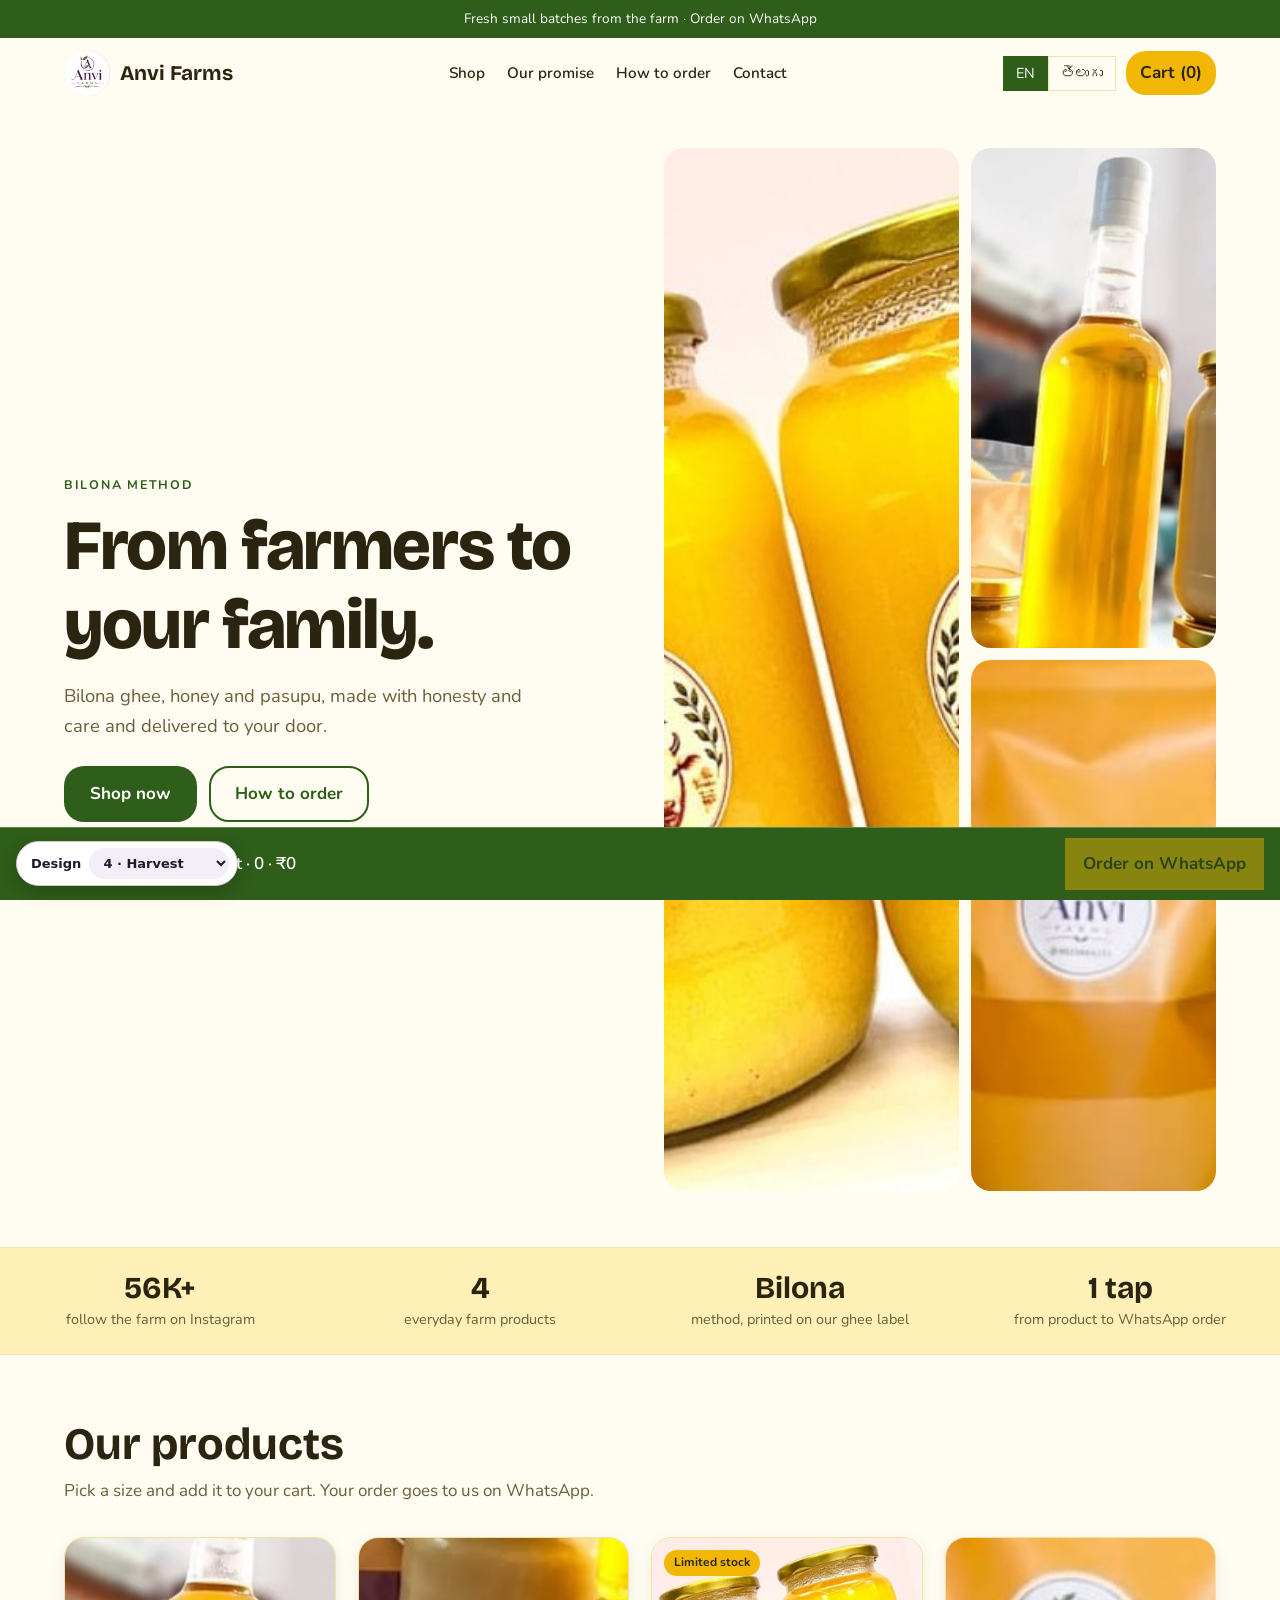
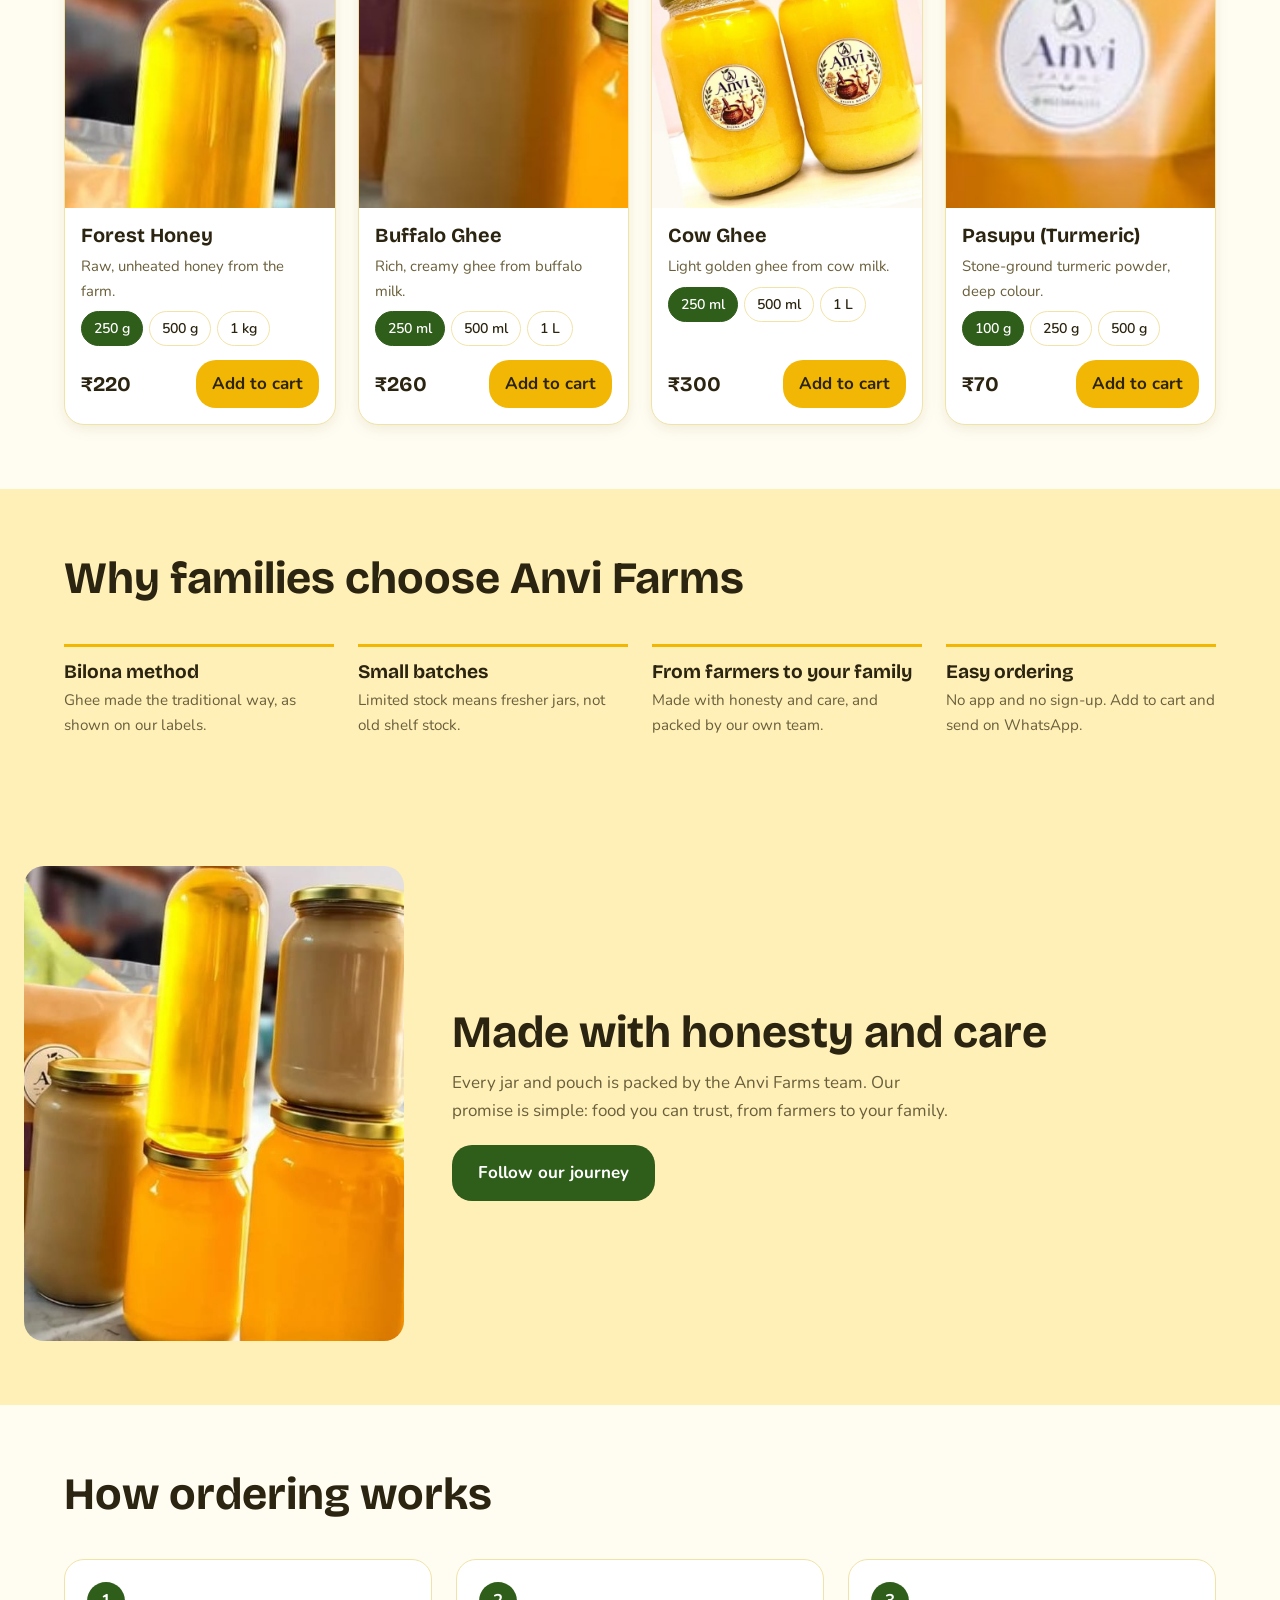
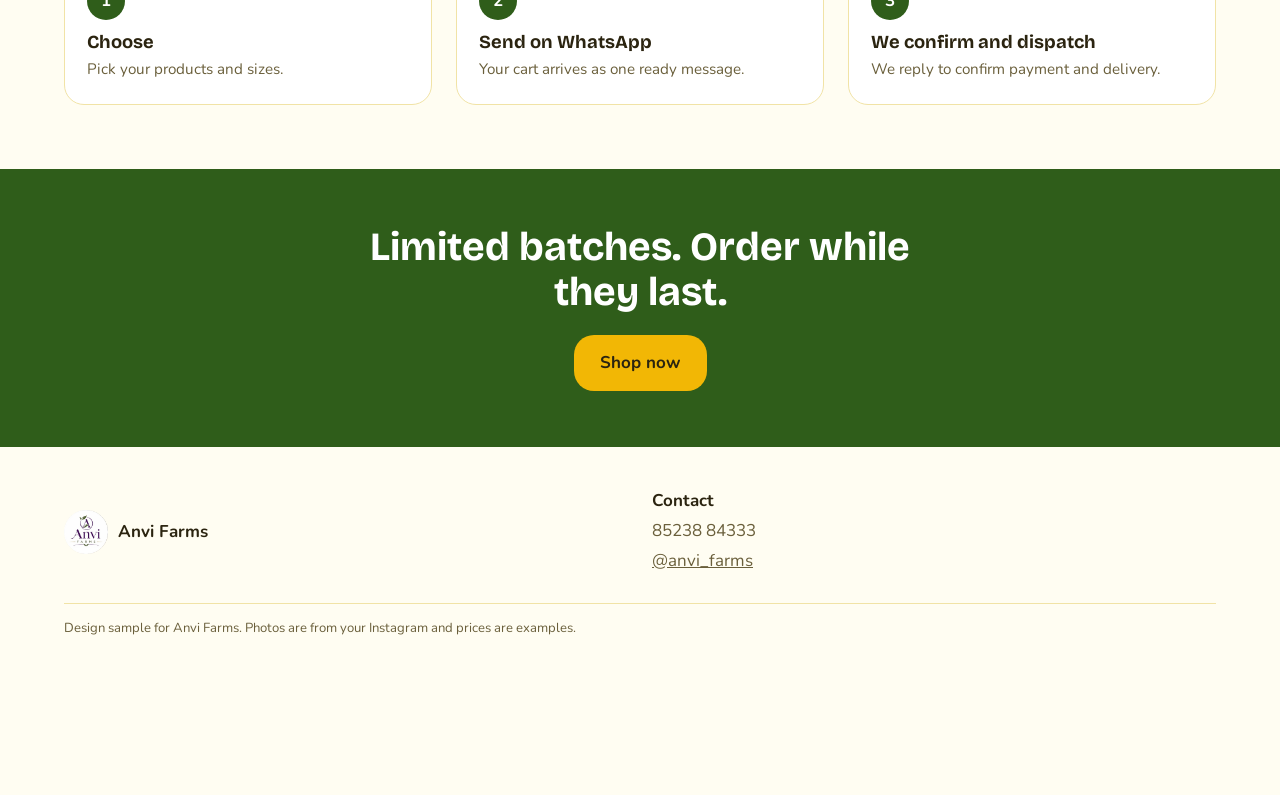
==== harvest.html @ 8975ae97 "Anvi Farms sample homepages" ====
<!doctype html>
<html lang="en"><head><meta charset="utf-8"><meta name="viewport" content="width=device-width,initial-scale=1">
<title>Anvi Farms · Design 4 · Harvest</title>
<link rel="stylesheet" href="https://fonts.googleapis.com/css2?family=Bricolage+Grotesque:wght@500;700;800&family=Nunito:wght@400;600;700&family=Noto+Sans+Telugu:wght@400;600;700&display=swap">
<link rel="stylesheet" href="home.css">
<style>body{--bg:#FFFDF2;--bg2:#FFF0B8;--ink:#2B2410;--mut:#6A5F3B;--line:#F1E3A6;--brand:#2F5D1A;--brand-fg:#fff;--accent:#F2B705;--accent-fg:#2B2410;--accent2:#2F5D1A;--leaf:#2F5D1A;--hc:#2B2410;--card:#fff;--r:20px;--shadow:0 14px 30px rgba(120,90,0,.2);--shadow2:0 4px 14px rgba(120,90,0,.1);--cart-bg:#2F5D1A;--cart-fg:#fff;--cart-line:#5f8c47;--cart-btn:#F2B705;--cart-btn-fg:#2B2410;--fh0:"Bricolage Grotesque",sans-serif;--fb0:Nunito,sans-serif;--fh:var(--fh0);--fb:var(--fb0)}.hero{grid-template-columns:1fr 1fr}.hero h1{font-weight:800;letter-spacing:-.02em}.sz{font-weight:600}</style></head>
<body><div id="app"></div><div id="cart"></div>
<script src="shared.js"></script><script src="home.js"></script>
<script>AF.home({variant:"trio",img:""});</script></body></html>
---- home.css ----
/* Shared layout for the full homepages. Each design sets the tokens on body. */
*{box-sizing:border-box}html{scroll-behavior:smooth}
body{margin:0;background:var(--bg);color:var(--ink);font:17px/1.65 var(--fb);padding-bottom:130px}
body.te{--fh:"Noto Sans Telugu",var(--fh0);--fb:"Noto Sans Telugu",var(--fb0)}
img{max-width:100%;display:block}a{color:inherit}
h1,h2,h3{font-family:var(--fh);margin:0;line-height:1.12;color:var(--hc)}
.announce{background:var(--brand);color:var(--brand-fg);text-align:center;font-size:.85rem;padding:8px 16px}
.nav{display:flex;align-items:center;justify-content:space-between;gap:16px;padding:12px 24px;max-width:1200px;margin:0 auto;flex-wrap:wrap}
.brand{display:flex;align-items:center;gap:10px;text-decoration:none;font:700 1.3rem var(--fh);color:var(--hc)}.brand img{width:46px;height:46px}
.nav nav{display:flex;gap:22px;flex-wrap:wrap}.nav nav a{text-decoration:none;font-weight:600;font-size:.95rem;color:var(--ink)}.nav nav a:hover{color:var(--accent2)}
.navr{display:flex;gap:10px;align-items:center}
.lang button{border:1px solid var(--line);background:transparent;color:var(--ink);padding:5px 12px;cursor:pointer;font:inherit;font-size:.9rem}.lang button.on{background:var(--brand);color:var(--brand-fg);border-color:var(--brand)}
.navcart{border:0;background:var(--accent);color:var(--accent-fg);padding:8px 14px;font:inherit;font-weight:700;cursor:pointer;border-radius:var(--r)}
.hero{max-width:1200px;margin:0 auto;padding:40px 24px 56px;display:grid;grid-template-columns:1.05fr 1fr;gap:48px;align-items:center}
.eyebrow{display:inline-block;color:var(--accent2);text-transform:uppercase;letter-spacing:.14em;font-size:.78rem;font-weight:700;margin-bottom:12px}
.hero h1{font-size:clamp(2.4rem,5.6vw,4.4rem);margin-bottom:16px}
.hero p{color:var(--mut);font-size:1.15rem;max-width:44ch;margin:0 0 24px}
.ctas{display:flex;gap:12px;flex-wrap:wrap}
.btn1{display:inline-block;background:var(--brand);color:var(--brand-fg);padding:14px 26px;text-decoration:none;font-weight:700;border-radius:var(--r)}
.btn2{display:inline-block;border:2px solid var(--brand);color:var(--brand);padding:12px 24px;text-decoration:none;font-weight:700;border-radius:var(--r)}
.chips{display:flex;flex-wrap:wrap;gap:8px 22px;margin-top:24px;color:var(--leaf);font-weight:600;font-size:.92rem}
.heroimg img{width:100%;aspect-ratio:1/1;object-fit:cover;border-radius:var(--r);box-shadow:var(--shadow)}
.trio{display:grid;grid-template-columns:1.2fr 1fr;grid-template-rows:1fr 1fr;gap:12px;aspect-ratio:1}
.trio img{width:100%;height:100%;object-fit:cover;border-radius:var(--r)}.trio img:first-child{grid-row:span 2}
.stats{background:var(--bg2);border-block:1px solid var(--line)}
.stats{display:grid;grid-template-columns:repeat(auto-fit,minmax(200px,1fr));max-width:100%}
.stats div{padding:22px 24px;display:flex;flex-direction:column;gap:2px;text-align:center}
.stats b{font:700 1.9rem var(--fh);color:var(--hc)}.stats span{color:var(--mut);font-size:.9rem}
.sec{max-width:1200px;margin:0 auto;padding:64px 24px;display:flex;flex-direction:column;gap:32px}
.sec.alt{max-width:none;background:var(--bg2)}.sec.alt>*{max-width:1152px;width:100%;margin-inline:auto}
.head h2{font-size:clamp(1.8rem,4vw,2.8rem);margin-bottom:8px}.head p{margin:0;color:var(--mut);max-width:56ch}
.grid{display:grid;grid-template-columns:repeat(auto-fill,minmax(250px,1fr));gap:22px}
.card{background:var(--card);border:1px solid var(--line);border-radius:var(--r);overflow:hidden;display:flex;flex-direction:column;box-shadow:var(--shadow2)}
.ph{position:relative}.ph img{width:100%;aspect-ratio:1;object-fit:cover;background:var(--bg2)}
.lim{position:absolute;top:12px;left:12px;background:var(--accent);color:var(--accent-fg);font-size:.75rem;font-weight:700;padding:3px 10px;border-radius:99px}
.cb{padding:16px;display:flex;flex-direction:column;gap:8px;flex:1}.cb h3{font-size:1.25rem}.cb p{margin:0;color:var(--mut);font-size:.93rem}
.sizes{display:flex;gap:6px;flex-wrap:wrap}.sz{border:1px solid var(--line);background:var(--card);color:var(--ink);padding:5px 12px;cursor:pointer;font:inherit;font-size:.88rem;border-radius:99px}.sz.on{background:var(--brand);color:var(--brand-fg);border-color:var(--brand)}
.buy{display:flex;justify-content:space-between;align-items:center;margin-top:auto;padding-top:6px}.pr{font:700 1.3rem var(--fh);color:var(--hc)}
.add{background:var(--accent);color:var(--accent-fg);border:0;padding:10px 16px;font:inherit;font-weight:700;cursor:pointer;border-radius:var(--r)}
.why{display:grid;grid-template-columns:repeat(auto-fit,minmax(220px,1fr));gap:24px}.why div{border-top:3px solid var(--accent);padding-top:14px}.why h3{font-size:1.2rem;margin-bottom:6px}.why p{margin:0;color:var(--mut);font-size:.95rem}
.reels{display:grid;grid-template-columns:repeat(auto-fit,minmax(230px,1fr));gap:18px}
.reel{position:relative;display:block;aspect-ratio:3/4;overflow:hidden;border-radius:var(--r);text-decoration:none;color:#fff}.reel img{width:100%;height:100%;object-fit:cover;transition:transform .4s}.reel:hover img{transform:scale(1.04)}
.reel::after{content:"";position:absolute;inset:0;background:linear-gradient(transparent 45%,rgba(0,0,0,.72))}
.play{position:absolute;top:14px;right:14px;z-index:2;width:42px;height:42px;border-radius:50%;background:rgba(255,255,255,.9);color:#222;display:grid;place-items:center;font-size:.9rem}
.cap{position:absolute;left:16px;right:16px;bottom:14px;z-index:2;font-weight:700;display:flex;flex-direction:column}.cap small{font-weight:400;opacity:.85}
.story{display:grid!important;grid-template-columns:minmax(0,380px) 1fr;gap:48px;align-items:center}.story>*{max-width:none!important;margin:0!important}
.story img{width:100%;aspect-ratio:4/5;object-fit:cover;object-position:top;border-radius:var(--r)}.story h2{font-size:clamp(1.8rem,4vw,2.8rem);margin-bottom:12px}.story p{color:var(--mut);max-width:50ch;margin:0 0 20px}
.how{list-style:none;margin:0;padding:0;display:grid;grid-template-columns:repeat(auto-fit,minmax(220px,1fr));gap:24px;counter-reset:s}
.how li{counter-increment:s;background:var(--card);border:1px solid var(--line);border-radius:var(--r);padding:22px}.how li::before{content:counter(s);display:grid;place-items:center;width:38px;height:38px;border-radius:50%;background:var(--brand);color:var(--brand-fg);font-weight:700;margin-bottom:12px}.how h3{font-size:1.15rem;margin-bottom:4px}.how p{margin:0;color:var(--mut);font-size:.95rem}
.band{background:var(--brand);color:var(--brand-fg);text-align:center;padding:56px 24px;display:flex;flex-direction:column;gap:20px;align-items:center}.band h2{color:var(--brand-fg);font-size:clamp(1.6rem,4vw,2.5rem);max-width:22ch}.band .btn1{background:var(--accent);color:var(--accent-fg)}
footer{max-width:1200px;margin:0 auto;padding:40px 24px 24px;display:grid;grid-template-columns:1fr 1fr;gap:24px}footer p{margin:2px 0;color:var(--mut)}footer .fbrand{display:flex;align-items:center;gap:10px}footer .fbrand img{width:44px;height:44px}footer .fine{grid-column:1/-1;font-size:.82rem;border-top:1px solid var(--line);padding-top:14px}
@media(max-width:820px){.hero,.story{grid-template-columns:1fr}.hero{gap:28px;padding-top:24px}.nav nav{display:none}}
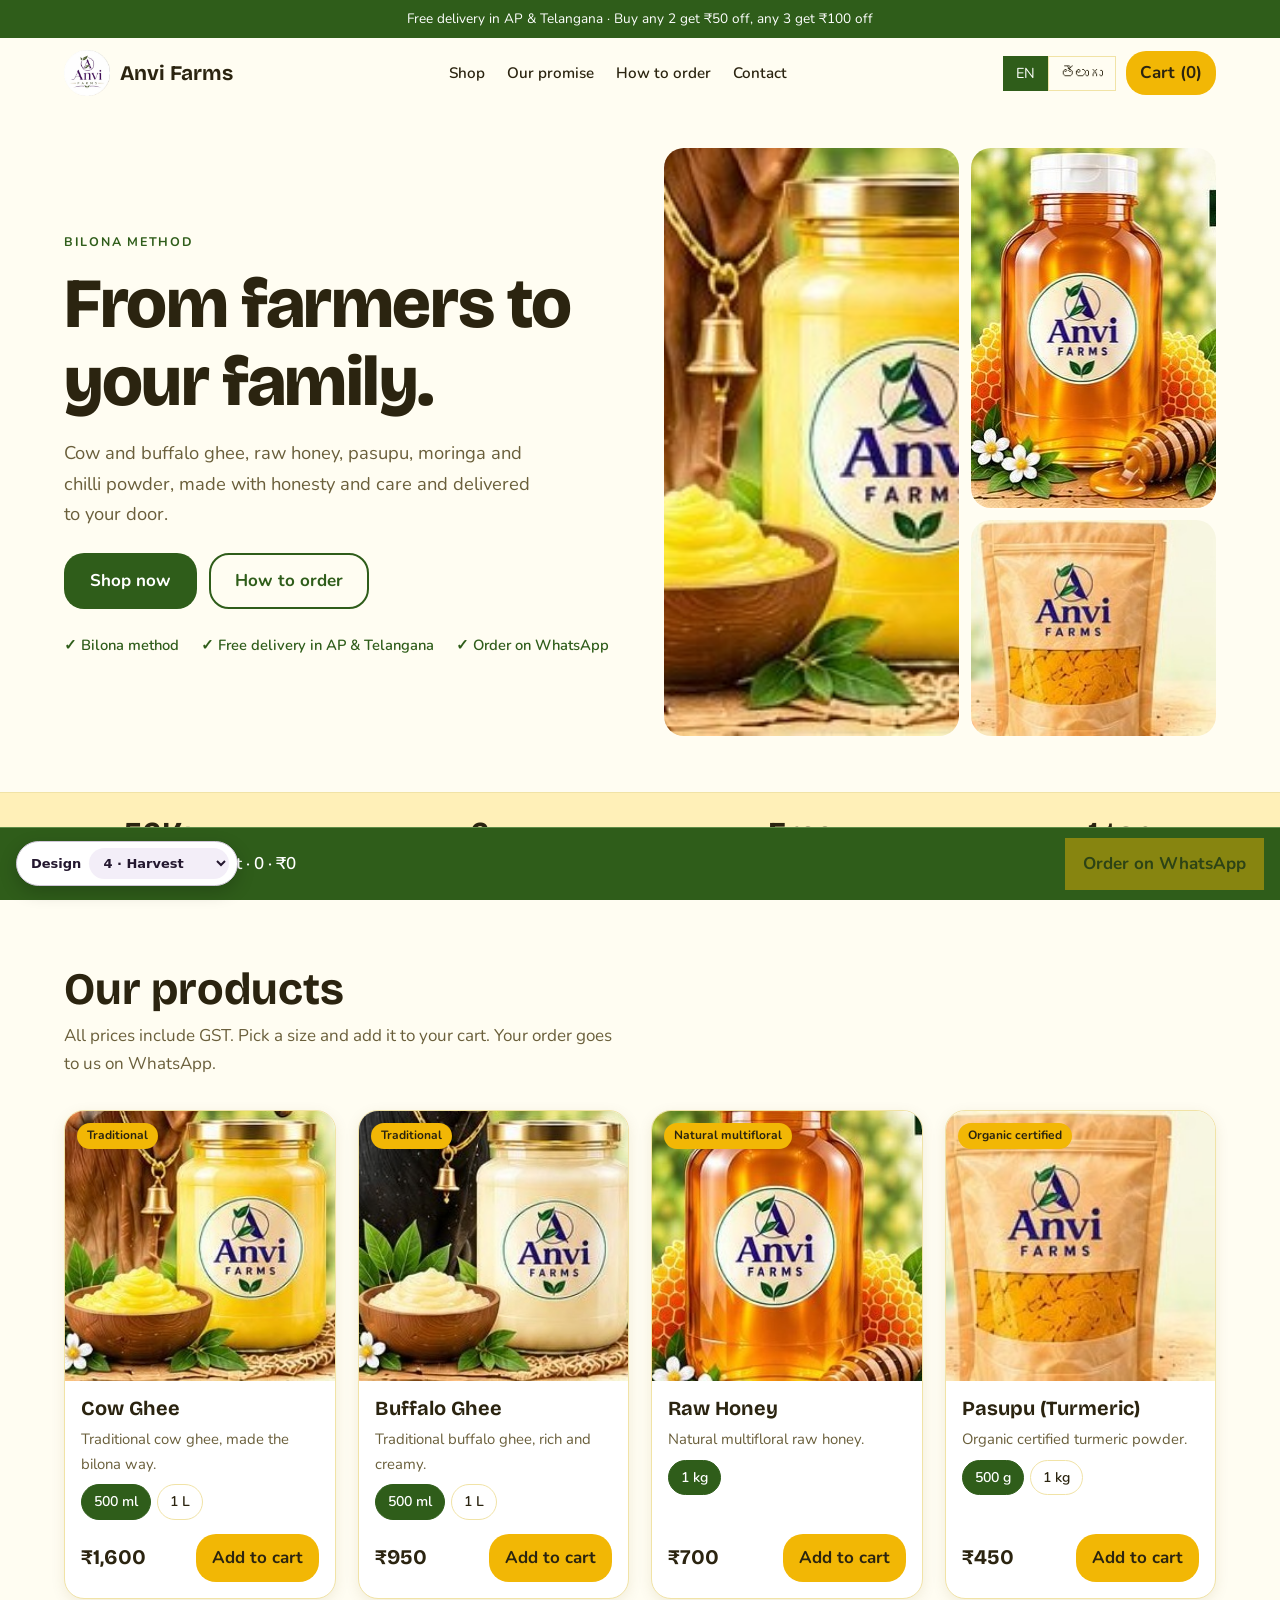
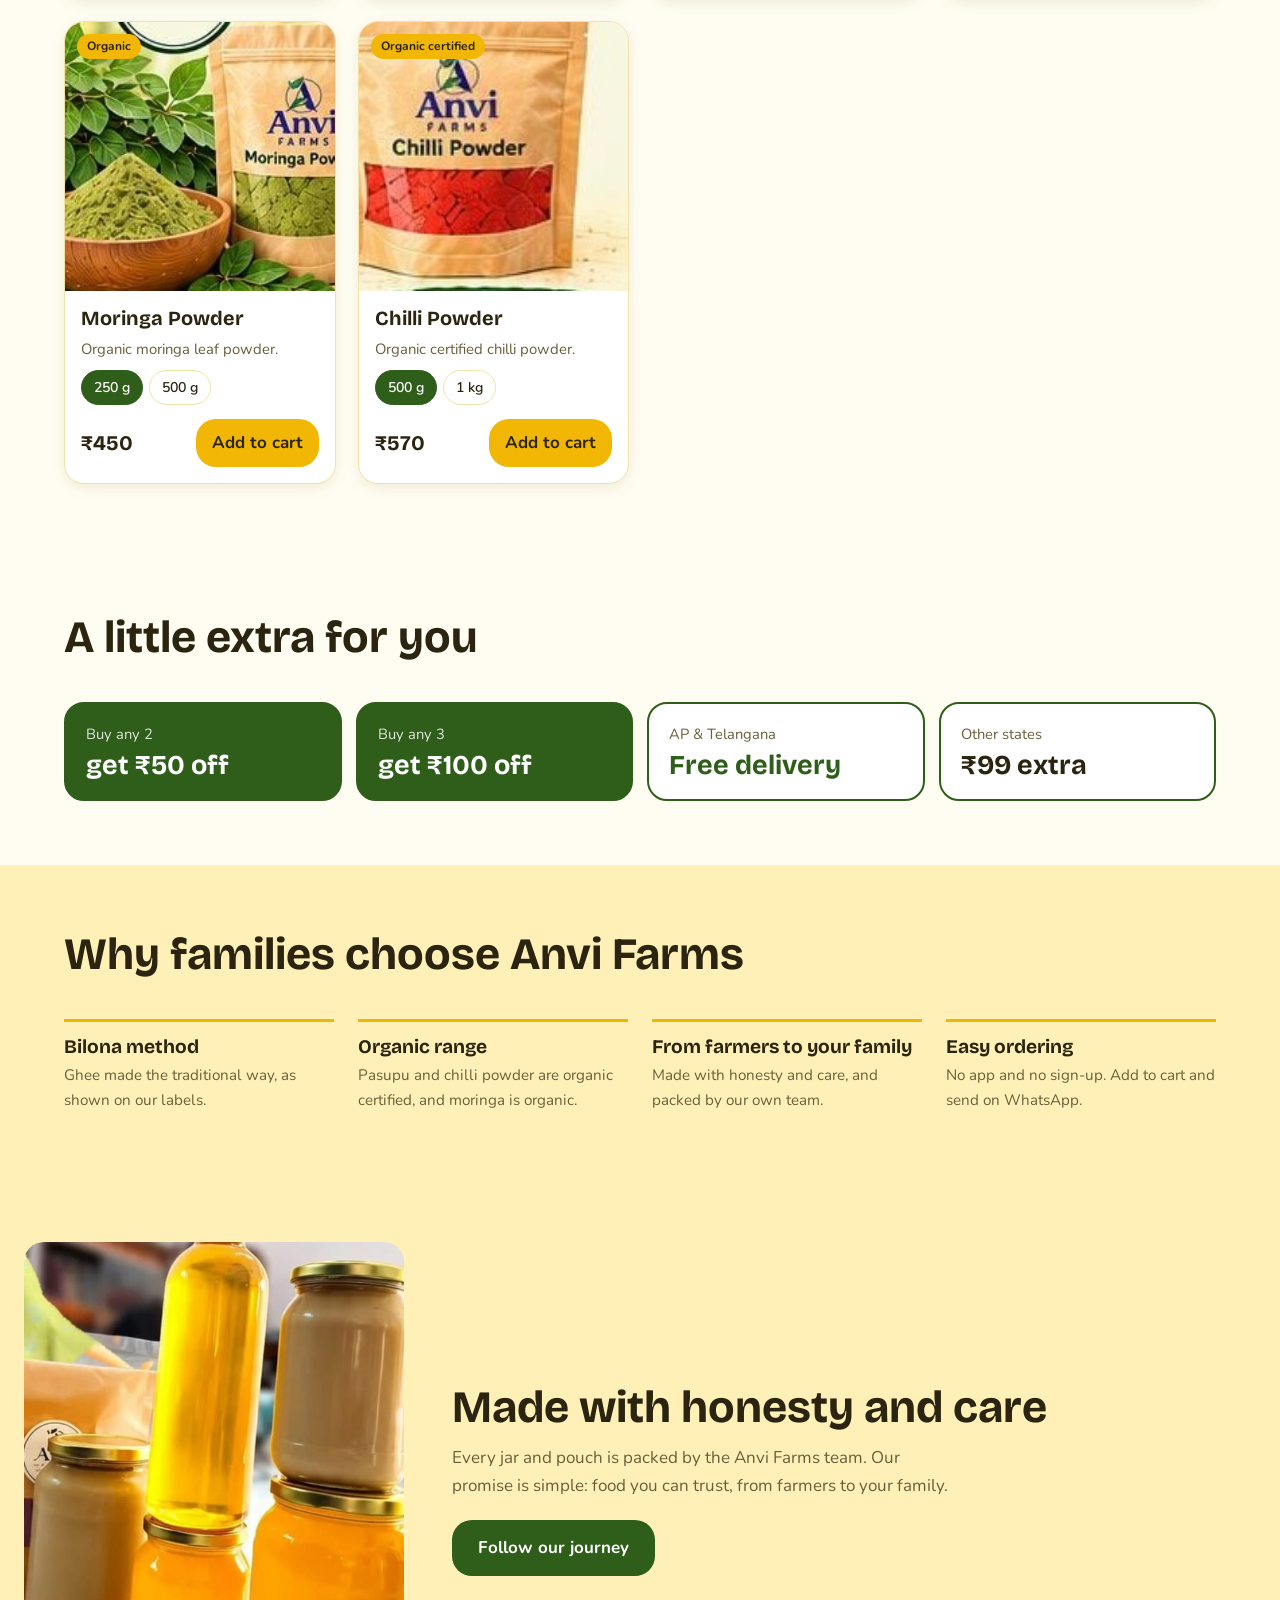
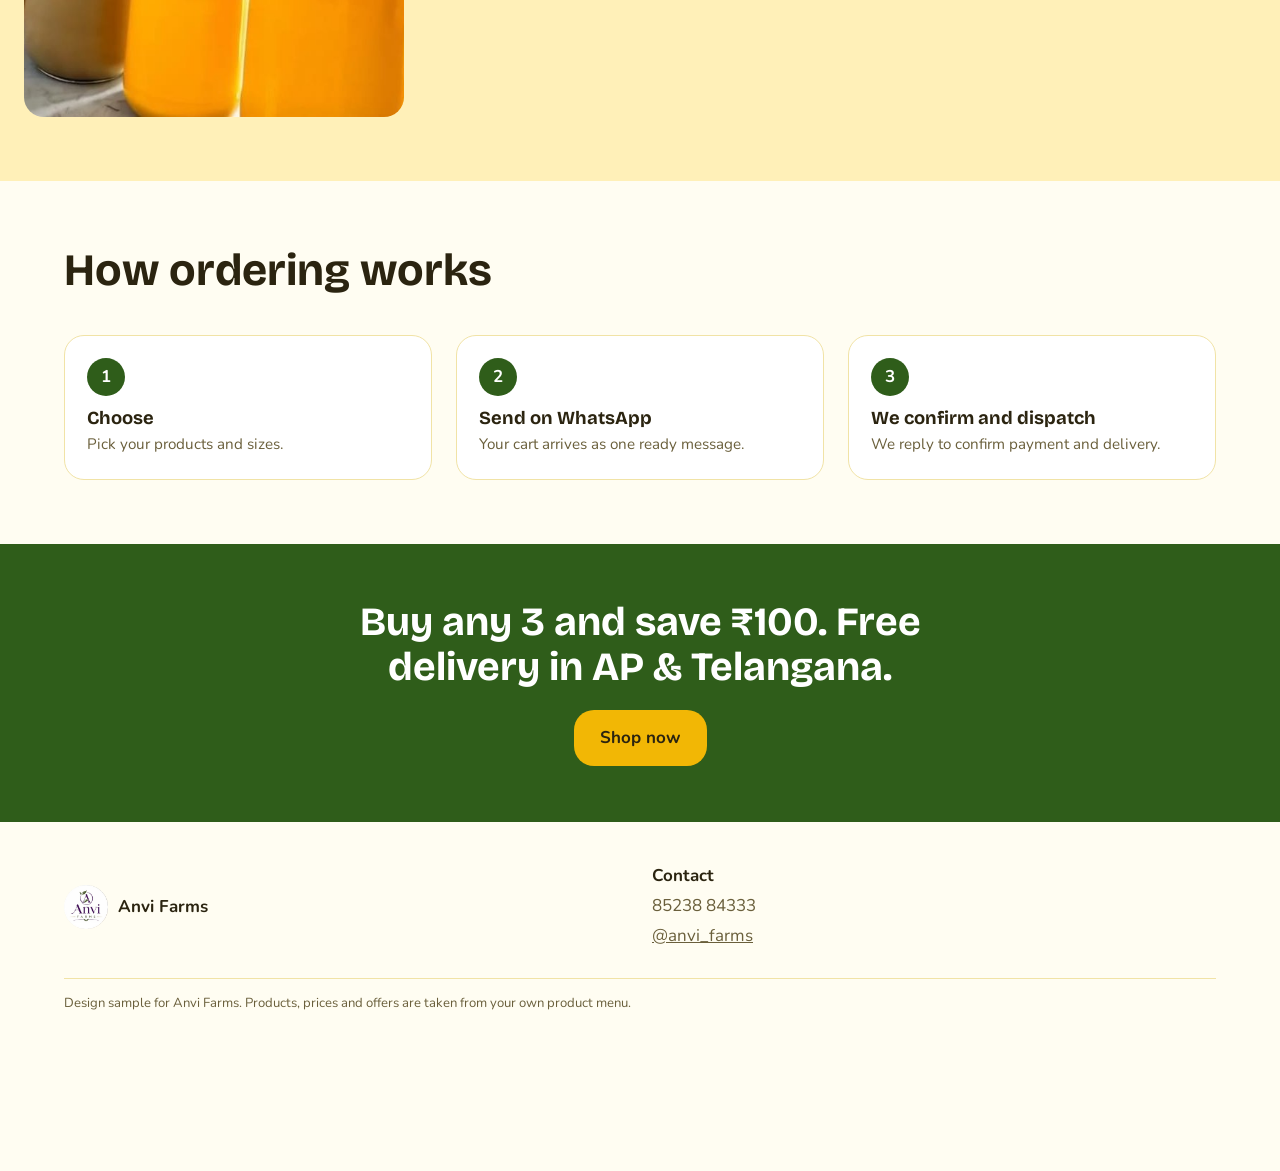
==== commit e2499840: "Use real menu, prices and offers" ====
--- a/harvest.html
+++ b/harvest.html
@@ -3,7 +3,7 @@
 <title>Anvi Farms · Design 4 · Harvest</title>
 <link rel="stylesheet" href="https://fonts.googleapis.com/css2?family=Bricolage+Grotesque:wght@500;700;800&family=Nunito:wght@400;600;700&family=Noto+Sans+Telugu:wght@400;600;700&display=swap">
 <link rel="stylesheet" href="home.css">
-<style>body{--bg:#FFFDF2;--bg2:#FFF0B8;--ink:#2B2410;--mut:#6A5F3B;--line:#F1E3A6;--brand:#2F5D1A;--brand-fg:#fff;--accent:#F2B705;--accent-fg:#2B2410;--accent2:#2F5D1A;--leaf:#2F5D1A;--hc:#2B2410;--card:#fff;--r:20px;--shadow:0 14px 30px rgba(120,90,0,.2);--shadow2:0 4px 14px rgba(120,90,0,.1);--cart-bg:#2F5D1A;--cart-fg:#fff;--cart-line:#5f8c47;--cart-btn:#F2B705;--cart-btn-fg:#2B2410;--fh0:"Bricolage Grotesque",sans-serif;--fb0:Nunito,sans-serif;--fh:var(--fh0);--fb:var(--fb0)}.hero{grid-template-columns:1fr 1fr}.hero h1{font-weight:800;letter-spacing:-.02em}.sz{font-weight:600}</style></head>
+<style>body{--bg:#FFFDF2;--bg2:#FFF0B8;--ink:#2B2410;--mut:#6A5F3B;--line:#F1E3A6;--brand:#2F5D1A;--brand-fg:#fff;--accent:#F2B705;--accent-fg:#2B2410;--accent2:#2F5D1A;--leaf:#2F5D1A;--hc:#2B2410;--card:#fff;--r:20px;--shadow:0 14px 30px rgba(120,90,0,.2);--shadow2:0 4px 14px rgba(120,90,0,.1);--cart-bg:#2F5D1A;--cart-fg:#fff;--cart-line:#5f8c47;--cart-btn:#F2B705;--cart-btn-fg:#2B2410;--fh0:"Bricolage Grotesque",sans-serif;--fb0:Nunito,sans-serif;--fh:var(--fh0);--fb:var(--fb0)}@media(min-width:821px){.hero{grid-template-columns:1fr 1fr}}.hero h1{font-weight:800;letter-spacing:-.02em}.sz{font-weight:600}</style></head>
 <body><div id="app"></div><div id="cart"></div>
 <script src="shared.js"></script><script src="home.js"></script>
 <script>AF.home({variant:"trio",img:""});</script></body></html>
--- a/home.css
+++ b/home.css
@@ -50,3 +50,9 @@
 .band{background:var(--brand);color:var(--brand-fg);text-align:center;padding:56px 24px;display:flex;flex-direction:column;gap:20px;align-items:center}.band h2{color:var(--brand-fg);font-size:clamp(1.6rem,4vw,2.5rem);max-width:22ch}.band .btn1{background:var(--accent);color:var(--accent-fg)}
 footer{max-width:1200px;margin:0 auto;padding:40px 24px 24px;display:grid;grid-template-columns:1fr 1fr;gap:24px}footer p{margin:2px 0;color:var(--mut)}footer .fbrand{display:flex;align-items:center;gap:10px}footer .fbrand img{width:44px;height:44px}footer .fine{grid-column:1/-1;font-size:.82rem;border-top:1px solid var(--line);padding-top:14px}
 @media(max-width:820px){.hero,.story{grid-template-columns:1fr}.hero{gap:28px;padding-top:24px}.nav nav{display:none}}
+@media(max-width:560px){.nav{flex-wrap:nowrap;padding:10px 14px;gap:8px}.brand{font-size:1.05rem;gap:6px;min-width:0}.brand img{width:36px;height:36px}.navr{gap:6px}.lang button{padding:5px 8px;font-size:.8rem}.navcart{padding:6px 10px;font-size:.85rem}.hero h1{font-size:2.2rem}.sec{padding:44px 16px}.hero{padding-inline:16px}}
+.offgrid{display:grid;grid-template-columns:repeat(auto-fit,minmax(200px,1fr));gap:14px}
+.o{border:2px solid var(--brand);border-radius:var(--r);padding:18px 20px;display:flex;flex-direction:column;gap:2px;background:var(--card)}
+.o span{color:var(--mut);font-size:.92rem}.o b{font:700 1.7rem var(--fh);color:var(--hc)}
+.o2,.o3{background:var(--brand);border-color:var(--brand)}.o2 span,.o3 span{color:var(--brand-fg);opacity:.85}.o2 b,.o3 b{color:var(--brand-fg)}
+.o.ship{border-color:var(--leaf)}.o.ship b{color:var(--leaf)}
